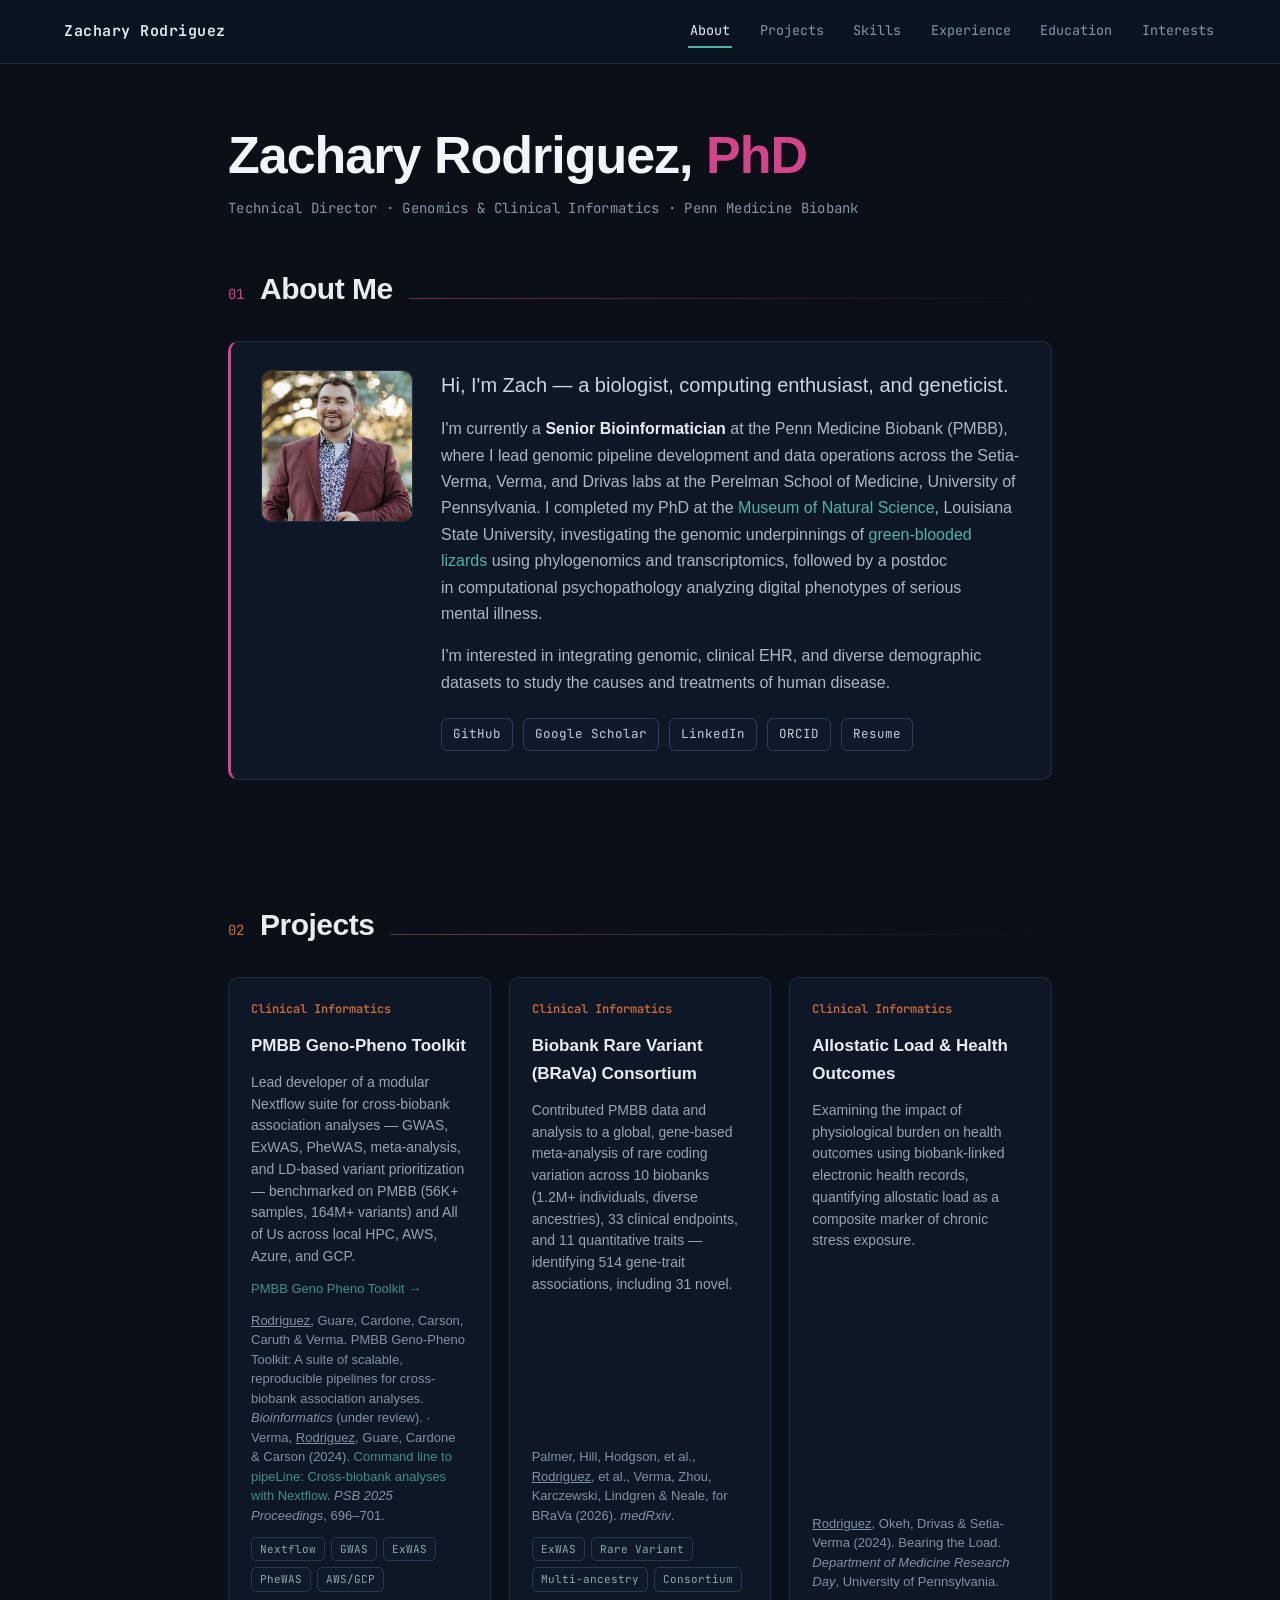
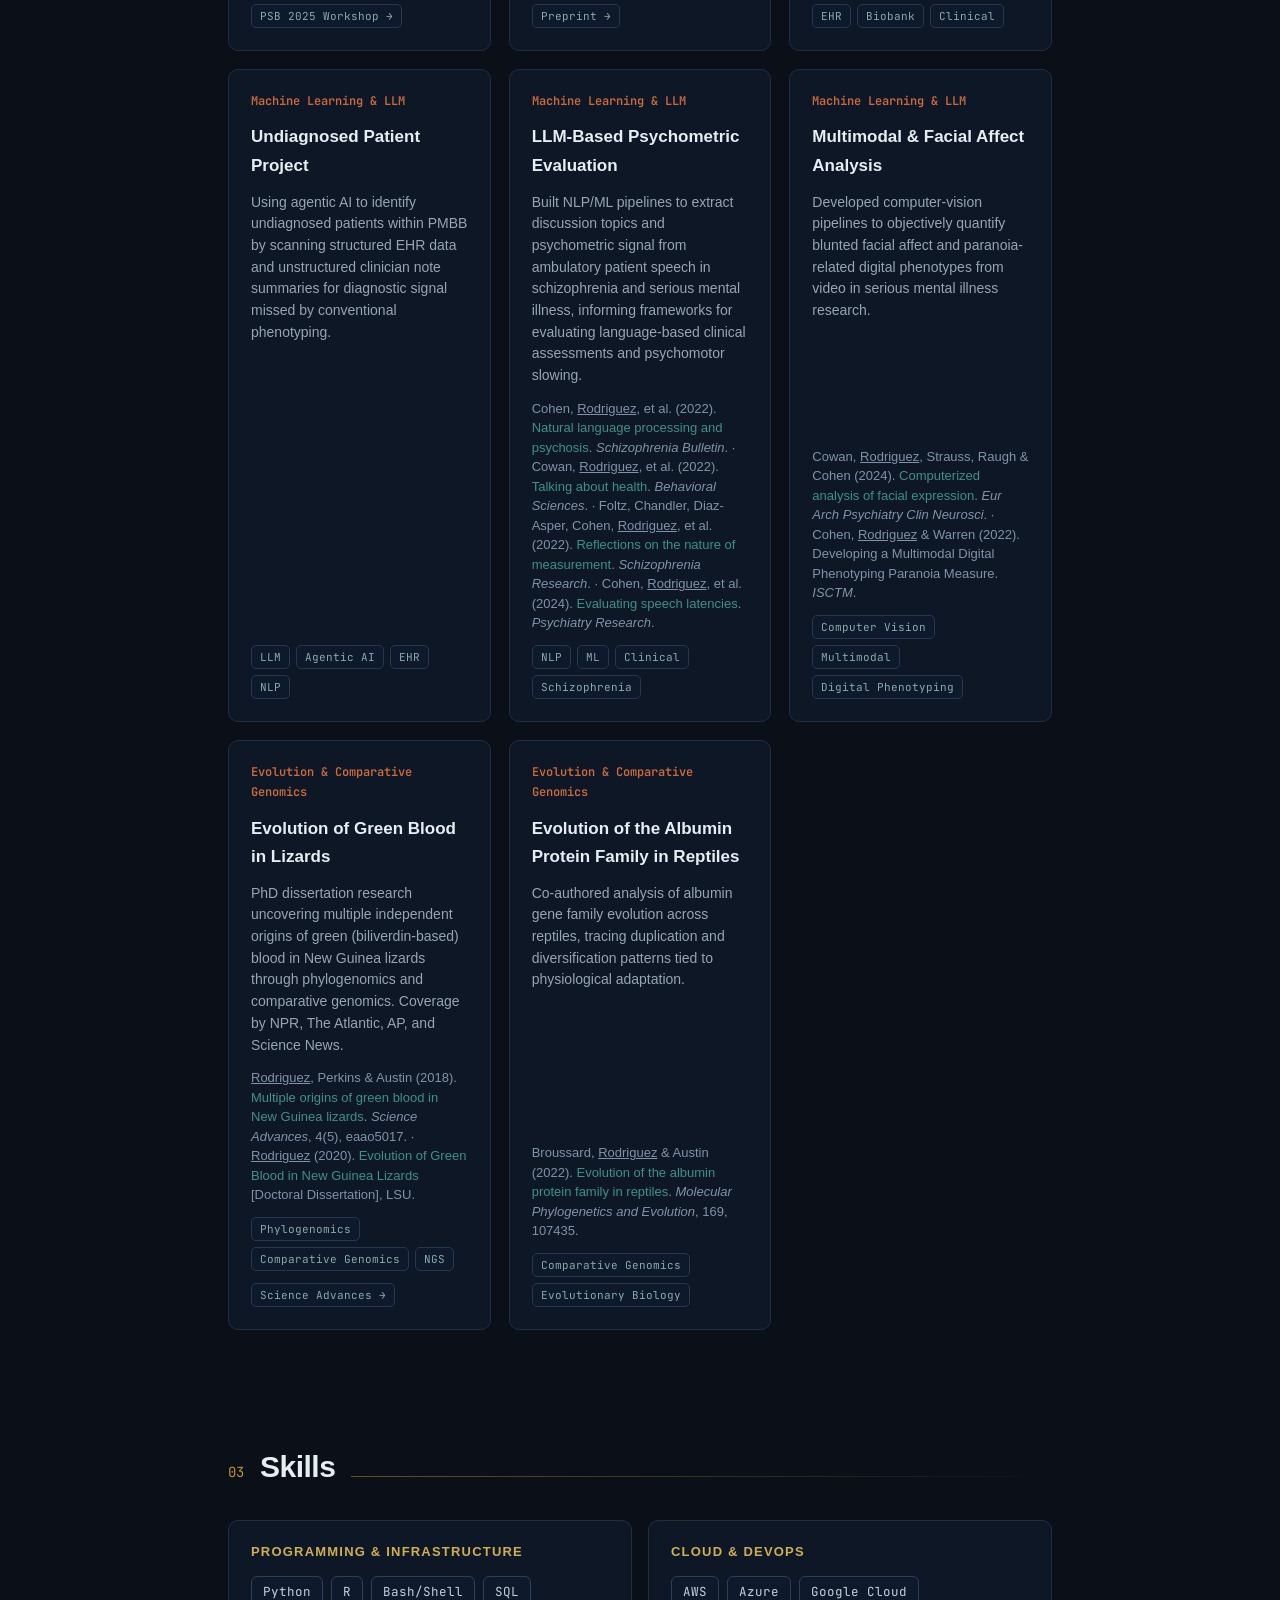
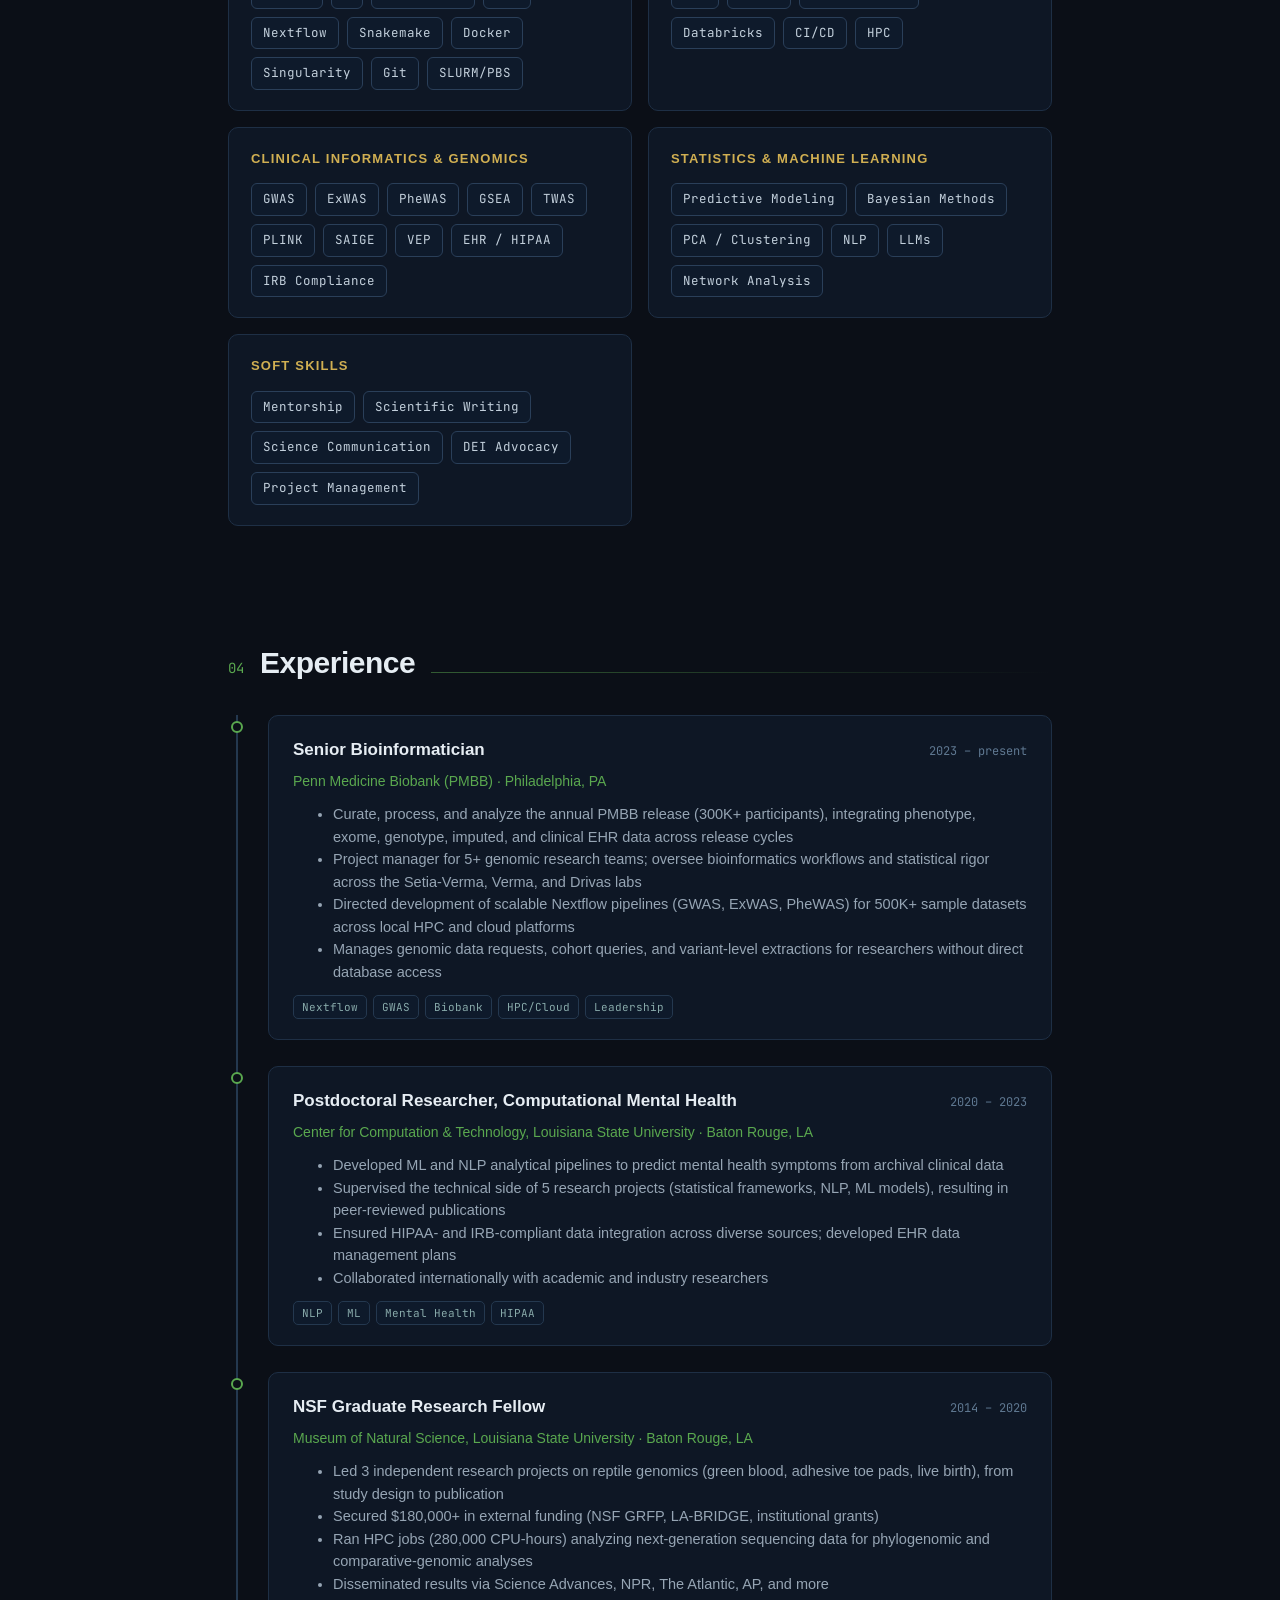
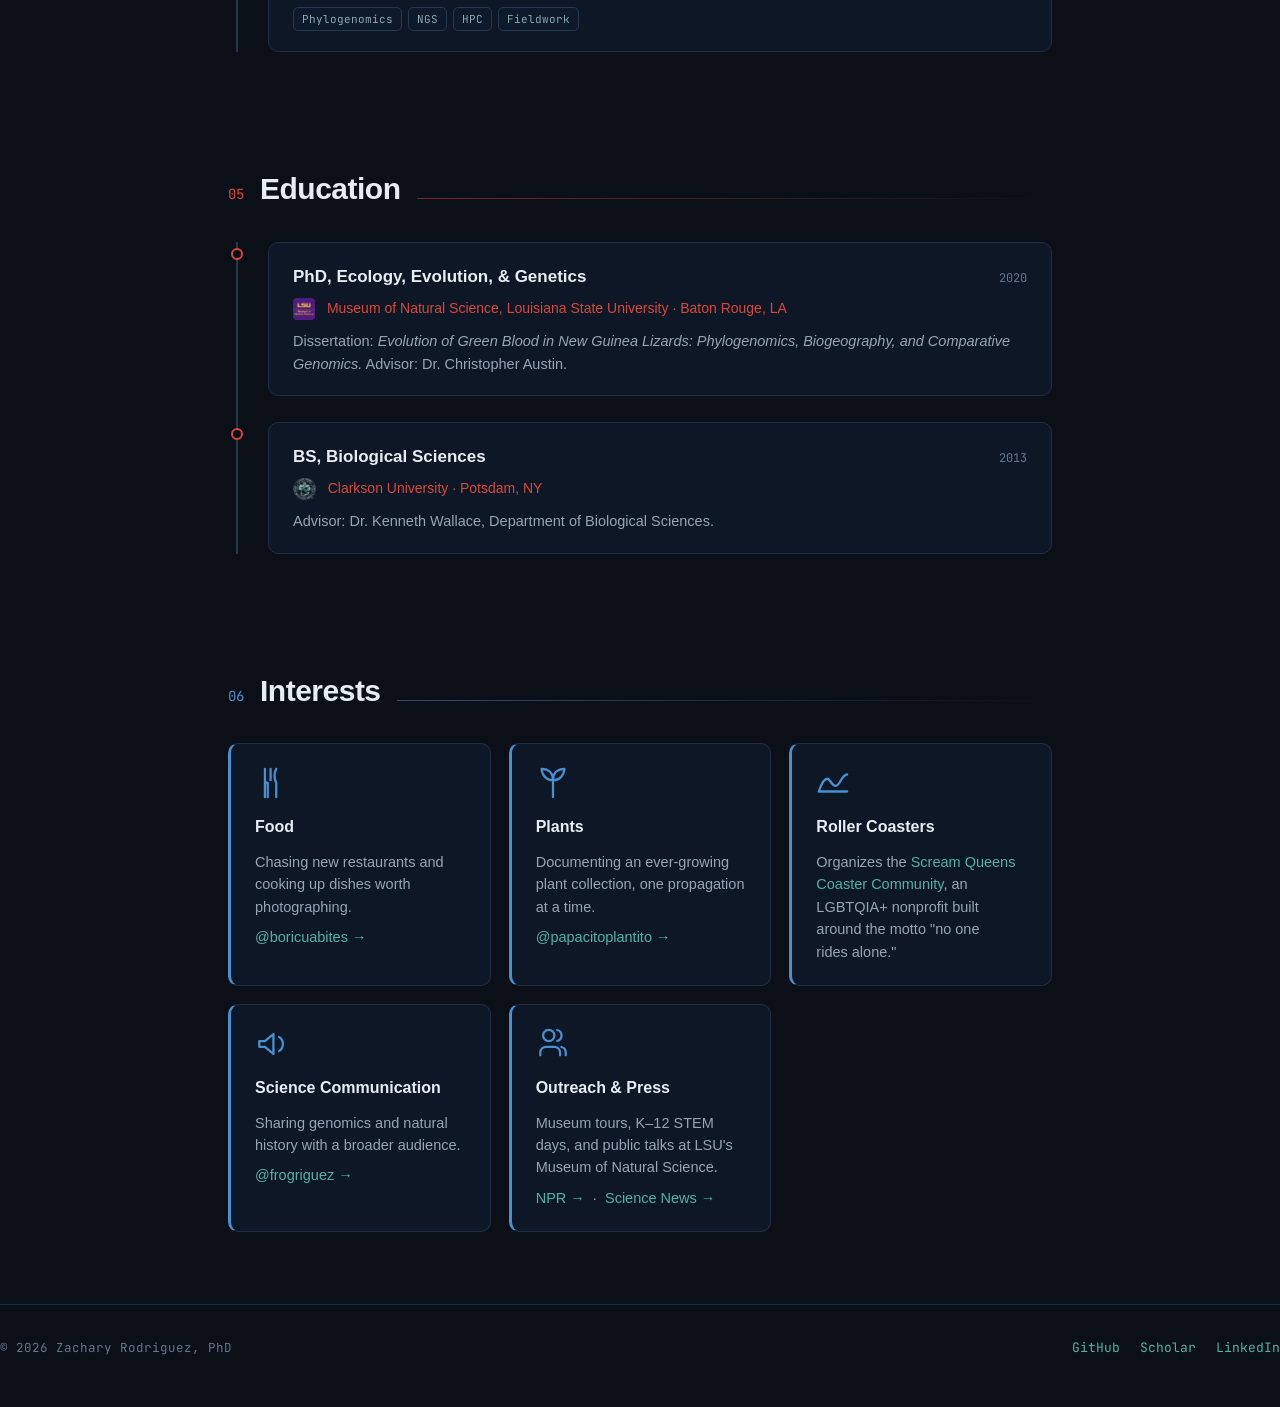
==== index.html @ 294c823c "update website" ====
<!doctype html>
<html lang="en">
<head>
<meta charset="utf-8">
<meta name="viewport" content="width=device-width, initial-scale=1">
<title>Zachary Rodriguez, PhD — Genomics &amp; Clinical Informatics</title>
<meta name="description" content="Zachary Rodriguez, PhD — Technical Director, Penn Medicine Biobank. Genomics, clinical informatics, and machine learning.">
<link rel="stylesheet" href="assets/css/styles.css">
</head>
<body>

<nav class="nav">
  <div class="nav__brand">Zachary Rodriguez</div>
  <button class="nav__toggle" id="navToggle" type="button" aria-label="Toggle navigation" aria-expanded="false" aria-controls="navLinks">
    <span></span><span></span><span></span>
  </button>
  <div class="nav__links" id="navLinks">
    <a class="nav__link" href="#about">About</a>
    <a class="nav__link" href="#projects">Projects</a>
    <a class="nav__link" href="#skills">Skills</a>
    <a class="nav__link" href="#experience">Experience</a>
    <a class="nav__link" href="#education">Education</a>
    <a class="nav__link" href="#interests">Interests</a>
  </div>
</nav>

<main class="main">

  <div class="header">
    <h1>Zachary Rodriguez, <span class="credential">PhD</span></h1>
    <p class="header__sub">Technical Director · Genomics &amp; Clinical Informatics · Penn Medicine Biobank</p>
  </div>

  <!-- ================= ABOUT ================= -->
  <section class="section section--first about" id="about" data-accent="about">
    <div class="section__head">
      <span class="section__num">01</span>
      <h2 class="section__title">About Me</h2>
      <span class="section__rule"></span>
    </div>

    <div class="box box--intro box--accent">
      <div class="about__grid">
        <img class="about__photo" src="assets/img/zbr-headshot2.jpg" alt="Portrait of Zachary Rodriguez">
        <div class="about__body">
          <p class="about__lead">Hi, I'm Zach — a biologist, computing enthusiast, and geneticist.</p>
          <p>
            I'm currently a <strong>Senior Bioinformatician</strong> at the Penn Medicine Biobank (PMBB), where I lead
            genomic pipeline development and data operations across the Setia-Verma, Verma, and Drivas labs at the
            Perelman School of Medicine, University of Pennsylvania. I completed my PhD at the
            <a href="https://www.lsu.edu/mns/index.php" target="_blank" rel="noopener">Museum of Natural Science</a>,
            Louisiana State University, investigating the genomic underpinnings of
            <a href="https://www.science.org/doi/10.1126/sciadv.aao5017" target="_blank" rel="noopener">green-blooded lizards</a>
            using phylogenomics and transcriptomics, followed by a postdoc in computational psychopathology analyzing
            digital phenotypes of serious mental illness.
          </p>
          <p>
            I'm interested in integrating genomic, clinical EHR, and diverse demographic datasets to study the causes
            and treatments of human disease.
          </p>

          <div class="about__links">
            <a class="chip" href="https://github.com/frogriguez" target="_blank" rel="noopener">GitHub</a>
            <a class="chip" href="https://scholar.google.com/citations?user=R0HlvQIAAAAJ" target="_blank" rel="noopener">Google Scholar</a>
            <a class="chip" href="https://linkedin.com/in/zbrodriguez/" target="_blank" rel="noopener">LinkedIn</a>
            <a class="chip" href="https://orcid.org/0000-0002-4591-803X" target="_blank" rel="noopener">ORCID</a>
            <a class="chip" href="assets/resume/resume.pdf" target="_blank" rel="noopener">Resume</a>
          </div>
        </div>
      </div>
    </div>
  </section>

  <!-- ================= PROJECTS ================= -->
  <section class="section projects" id="projects" data-accent="projects">
    <div class="section__head">
      <span class="section__num">02</span>
      <h2 class="section__title">Projects</h2>
      <span class="section__rule"></span>
    </div>

    <div class="grid-projects">

      <article class="card">
        <span class="card__tag">Clinical Informatics</span>
        <h3 class="card__title">PMBB Geno-Pheno Toolkit</h3>
        <p class="card__blurb">
          Lead developer of a modular Nextflow suite for cross-biobank association analyses — GWAS, ExWAS, PheWAS,
          meta-analysis, and LD-based variant prioritization — benchmarked on PMBB (56K+ samples, 164M+ variants)
          and All of Us across local HPC, AWS, Azure, and GCP.
        </p>
        <p class="card__cite">
          <a href="https://github.com/PMBB-Informatics-and-Genomics/pmbb-geno-pheno-toolkit" target="_blank" rel="noopener">PMBB Geno Pheno Toolkit →</a>
        </p>
        <p class="card__cite">
          <u>Rodriguez</u>, Guare, Cardone, Carson, Caruth &amp; Verma. PMBB Geno-Pheno Toolkit: A suite of scalable,
          reproducible pipelines for cross-biobank association analyses. <em>Bioinformatics</em> (under review).
          &middot; Verma, <u>Rodriguez</u>, Guare, Cardone &amp; Carson (2024).
          <a href="http://psb.stanford.edu/psb-online/proceedings/psb25/wkshop_commandline.pdf" target="_blank" rel="noopener">Command line to pipeLine: Cross-biobank analyses with Nextflow</a>.
          <em>PSB 2025 Proceedings</em>, 696–701.
        </p>
        <div class="card__stack">
          <span class="chip chip--sm">Nextflow</span>
          <span class="chip chip--sm">GWAS</span>
          <span class="chip chip--sm">ExWAS</span>
          <span class="chip chip--sm">PheWAS</span>
          <span class="chip chip--sm">AWS/GCP</span>
        </div>
        <div class="card__stack">
          <a class="chip chip--sm" href="https://github.com/PMBB-Informatics-and-Genomics/psb2025-workshop" target="_blank" rel="noopener">PSB 2025 Workshop →</a>
        </div>
      </article>

      <article class="card">
        <span class="card__tag">Clinical Informatics</span>
        <h3 class="card__title">Biobank Rare Variant (BRaVa) Consortium</h3>
        <p class="card__blurb">
          Contributed PMBB data and analysis to a global, gene-based meta-analysis of rare coding variation across
          10 biobanks (1.2M+ individuals, diverse ancestries), 33 clinical endpoints, and 11 quantitative traits —
          identifying 514 gene-trait associations, including 31 novel.
        </p>
        <p class="card__cite">
          Palmer, Hill, Hodgson, et al., <u>Rodriguez</u>, et al., Verma, Zhou, Karczewski, Lindgren &amp; Neale, for
          BRaVa (2026). <em>medRxiv</em>.
        </p>
        <div class="card__stack">
          <span class="chip chip--sm">ExWAS</span>
          <span class="chip chip--sm">Rare Variant</span>
          <span class="chip chip--sm">Multi-ancestry</span>
          <span class="chip chip--sm">Consortium</span>
        </div>
        <div class="card__stack">
          <a class="chip chip--sm" href="https://www.medrxiv.org/content/10.64898/2026.05.21.26353759v1" target="_blank" rel="noopener">Preprint →</a>
        </div>
      </article>

      <article class="card">
        <span class="card__tag">Clinical Informatics</span>
        <h3 class="card__title">Allostatic Load &amp; Health Outcomes</h3>
        <p class="card__blurb">
          Examining the impact of physiological burden on health outcomes using biobank-linked electronic health
          records, quantifying allostatic load as a composite marker of chronic stress exposure.
        </p>
        <p class="card__cite">
          <u>Rodriguez</u>, Okeh, Drivas &amp; Setia-Verma (2024). Bearing the Load. <em>Department of Medicine
          Research Day</em>, University of Pennsylvania.
        </p>
        <div class="card__stack">
          <span class="chip chip--sm">EHR</span>
          <span class="chip chip--sm">Biobank</span>
          <span class="chip chip--sm">Clinical</span>
        </div>
      </article>

      <article class="card">
        <span class="card__tag">Machine Learning &amp; LLM</span>
        <h3 class="card__title">Undiagnosed Patient Project</h3>
        <p class="card__blurb">
          Using agentic AI to identify undiagnosed patients within PMBB by scanning structured EHR data and
          unstructured clinician note summaries for diagnostic signal missed by conventional phenotyping.
        </p>
        <div class="card__stack">
          <span class="chip chip--sm">LLM</span>
          <span class="chip chip--sm">Agentic AI</span>
          <span class="chip chip--sm">EHR</span>
          <span class="chip chip--sm">NLP</span>
        </div>
      </article>

      <article class="card">
        <span class="card__tag">Machine Learning &amp; LLM</span>
        <h3 class="card__title">LLM-Based Psychometric Evaluation</h3>
        <p class="card__blurb">
          Built NLP/ML pipelines to extract discussion topics and psychometric signal from ambulatory patient speech
          in schizophrenia and serious mental illness, informing frameworks for evaluating language-based clinical
          assessments and psychomotor slowing.
        </p>
        <p class="card__cite">
          Cohen, <u>Rodriguez</u>, et al. (2022).
          <a href="https://doi.org/10.1093/schbul/sbac051" target="_blank" rel="noopener">Natural language processing and psychosis</a>.
          <em>Schizophrenia Bulletin</em>. &middot; Cowan, <u>Rodriguez</u>, et al. (2022).
          <a href="https://doi.org/10.3390/bs12080286" target="_blank" rel="noopener">Talking about health</a>.
          <em>Behavioral Sciences</em>. &middot; Foltz, Chandler, Diaz-Asper, Cohen, <u>Rodriguez</u>, et al. (2022).
          <a href="https://doi.org/10.1016/j.schres.2022.07.011" target="_blank" rel="noopener">Reflections on the nature of measurement</a>.
          <em>Schizophrenia Research</em>. &middot; Cohen, <u>Rodriguez</u>, et al. (2024).
          <a href="https://doi.org/10.1016/j.psychres.2024.116104" target="_blank" rel="noopener">Evaluating speech latencies</a>.
          <em>Psychiatry Research</em>.
        </p>
        <div class="card__stack">
          <span class="chip chip--sm">NLP</span>
          <span class="chip chip--sm">ML</span>
          <span class="chip chip--sm">Clinical</span>
          <span class="chip chip--sm">Schizophrenia</span>
        </div>
      </article>

      <article class="card">
        <span class="card__tag">Machine Learning &amp; LLM</span>
        <h3 class="card__title">Multimodal &amp; Facial Affect Analysis</h3>
        <p class="card__blurb">
          Developed computer-vision pipelines to objectively quantify blunted facial affect and paranoia-related
          digital phenotypes from video in serious mental illness research.
        </p>
        <p class="card__cite">
          Cowan, <u>Rodriguez</u>, Strauss, Raugh &amp; Cohen (2024).
          <a href="https://doi.org/10.1007/s00406-023-01696-6" target="_blank" rel="noopener">Computerized analysis of facial expression</a>.
          <em>Eur Arch Psychiatry Clin Neurosci</em>. &middot; Cohen, <u>Rodriguez</u> &amp; Warren (2022). Developing
          a Multimodal Digital Phenotyping Paranoia Measure. <em>ISCTM</em>.
        </p>
        <div class="card__stack">
          <span class="chip chip--sm">Computer Vision</span>
          <span class="chip chip--sm">Multimodal</span>
          <span class="chip chip--sm">Digital Phenotyping</span>
        </div>
      </article>

      <article class="card">
        <span class="card__tag">Evolution &amp; Comparative Genomics</span>
        <h3 class="card__title">Evolution of Green Blood in Lizards</h3>
        <p class="card__blurb">
          PhD dissertation research uncovering multiple independent origins of green (biliverdin-based) blood in
          New Guinea lizards through phylogenomics and comparative genomics. Coverage by NPR, The Atlantic, AP, and
          Science News.
        </p>
        <p class="card__cite">
          <u>Rodriguez</u>, Perkins &amp; Austin (2018).
          <a href="https://www.science.org/doi/10.1126/sciadv.aao5017" target="_blank" rel="noopener">Multiple origins of green blood in New Guinea lizards</a>.
          <em>Science Advances</em>, 4(5), eaao5017. &middot; <u>Rodriguez</u> (2020).
          <a href="https://repository.lsu.edu/gradschool_dissertations/5420/" target="_blank" rel="noopener">Evolution of Green Blood in New Guinea Lizards</a>
          [Doctoral Dissertation], LSU.
        </p>
        <div class="card__stack">
          <span class="chip chip--sm">Phylogenomics</span>
          <span class="chip chip--sm">Comparative Genomics</span>
          <span class="chip chip--sm">NGS</span>
        </div>
        <div class="card__stack">
          <a class="chip chip--sm" href="https://www.science.org/doi/10.1126/sciadv.aao5017" target="_blank" rel="noopener">Science Advances →</a>
        </div>
      </article>

      <article class="card">
        <span class="card__tag">Evolution &amp; Comparative Genomics</span>
        <h3 class="card__title">Evolution of the Albumin Protein Family in Reptiles</h3>
        <p class="card__blurb">
          Co-authored analysis of albumin gene family evolution across reptiles, tracing duplication and
          diversification patterns tied to physiological adaptation.
        </p>
        <p class="card__cite">
          Broussard, <u>Rodriguez</u> &amp; Austin (2022).
          <a href="https://doi.org/10.1016/j.ympev.2022.107435" target="_blank" rel="noopener">Evolution of the albumin protein family in reptiles</a>.
          <em>Molecular Phylogenetics and Evolution</em>, 169, 107435.
        </p>
        <div class="card__stack">
          <span class="chip chip--sm">Comparative Genomics</span>
          <span class="chip chip--sm">Evolutionary Biology</span>
        </div>
      </article>

    </div>
  </section>

  <!-- ================= SKILLS ================= -->
  <section class="section skills" id="skills" data-accent="skills">
    <div class="section__head">
      <span class="section__num">03</span>
      <h2 class="section__title">Skills</h2>
      <span class="section__rule"></span>
    </div>

    <div class="grid-skills">
      <div class="box skill-group">
        <h3 class="skill-group__name">Programming &amp; Infrastructure</h3>
        <div class="skill-group__tags">
          <span class="chip">Python</span>
          <span class="chip">R</span>
          <span class="chip">Bash/Shell</span>
          <span class="chip">SQL</span>
          <span class="chip">Nextflow</span>
          <span class="chip">Snakemake</span>
          <span class="chip">Docker</span>
          <span class="chip">Singularity</span>
          <span class="chip">Git</span>
          <span class="chip">SLURM/PBS</span>
        </div>
      </div>

      <div class="box skill-group">
        <h3 class="skill-group__name">Cloud &amp; DevOps</h3>
        <div class="skill-group__tags">
          <span class="chip">AWS</span>
          <span class="chip">Azure</span>
          <span class="chip">Google Cloud</span>
          <span class="chip">Databricks</span>
          <span class="chip">CI/CD</span>
          <span class="chip">HPC</span>
        </div>
      </div>

      <div class="box skill-group">
        <h3 class="skill-group__name">Clinical Informatics &amp; Genomics</h3>
        <div class="skill-group__tags">
          <span class="chip">GWAS</span>
          <span class="chip">ExWAS</span>
          <span class="chip">PheWAS</span>
          <span class="chip">GSEA</span>
          <span class="chip">TWAS</span>
          <span class="chip">PLINK</span>
          <span class="chip">SAIGE</span>
          <span class="chip">VEP</span>
          <span class="chip">EHR / HIPAA</span>
          <span class="chip">IRB Compliance</span>
        </div>
      </div>

      <div class="box skill-group">
        <h3 class="skill-group__name">Statistics &amp; Machine Learning</h3>
        <div class="skill-group__tags">
          <span class="chip">Predictive Modeling</span>
          <span class="chip">Bayesian Methods</span>
          <span class="chip">PCA / Clustering</span>
          <span class="chip">NLP</span>
          <span class="chip">LLMs</span>
          <span class="chip">Network Analysis</span>
        </div>
      </div>

      <div class="box skill-group">
        <h3 class="skill-group__name">Soft Skills</h3>
        <div class="skill-group__tags">
          <span class="chip">Mentorship</span>
          <span class="chip">Scientific Writing</span>
          <span class="chip">Science Communication</span>
          <span class="chip">DEI Advocacy</span>
          <span class="chip">Project Management</span>
        </div>
      </div>
    </div>
  </section>

  <!-- ================= EXPERIENCE ================= -->
  <section class="section experience" id="experience" data-accent="experience">
    <div class="section__head">
      <span class="section__num">04</span>
      <h2 class="section__title">Experience</h2>
      <span class="section__rule"></span>
    </div>

    <div class="timeline">
      <div class="timeline__item">
        <span class="timeline__dot"></span>
        <div class="box entry">
          <div class="entry__head">
            <h3 class="entry__title">Senior Bioinformatician</h3>
            <span class="entry__dates">2023 – present</span>
          </div>
          <div class="entry__org">Penn Medicine Biobank (PMBB) · Philadelphia, PA</div>
          <ul class="entry__blurb">
            <li>Curate, process, and analyze the annual PMBB release (300K+ participants), integrating phenotype,
              exome, genotype, imputed, and clinical EHR data across release cycles</li>
            <li>Project manager for 5+ genomic research teams; oversee bioinformatics workflows and statistical
              rigor across the Setia-Verma, Verma, and Drivas labs</li>
            <li>Directed development of scalable Nextflow pipelines (GWAS, ExWAS, PheWAS) for 500K+ sample datasets
              across local HPC and cloud platforms</li>
            <li>Manages genomic data requests, cohort queries, and variant-level extractions for researchers without
              direct database access</li>
          </ul>
          <div class="card__stack" style="margin-top:12px">
            <span class="chip chip--sm">Nextflow</span>
            <span class="chip chip--sm">GWAS</span>
            <span class="chip chip--sm">Biobank</span>
            <span class="chip chip--sm">HPC/Cloud</span>
            <span class="chip chip--sm">Leadership</span>
          </div>
        </div>
      </div>

      <div class="timeline__item">
        <span class="timeline__dot"></span>
        <div class="box entry">
          <div class="entry__head">
            <h3 class="entry__title">Postdoctoral Researcher, Computational Mental Health</h3>
            <span class="entry__dates">2020 – 2023</span>
          </div>
          <div class="entry__org">Center for Computation &amp; Technology, Louisiana State University · Baton Rouge, LA</div>
          <ul class="entry__blurb">
            <li>Developed ML and NLP analytical pipelines to predict mental health symptoms from archival clinical
              data</li>
            <li>Supervised the technical side of 5 research projects (statistical frameworks, NLP, ML models),
              resulting in peer-reviewed publications</li>
            <li>Ensured HIPAA- and IRB-compliant data integration across diverse sources; developed EHR data
              management plans</li>
            <li>Collaborated internationally with academic and industry researchers</li>
          </ul>
          <div class="card__stack" style="margin-top:12px">
            <span class="chip chip--sm">NLP</span>
            <span class="chip chip--sm">ML</span>
            <span class="chip chip--sm">Mental Health</span>
            <span class="chip chip--sm">HIPAA</span>
          </div>
        </div>
      </div>

      <div class="timeline__item">
        <span class="timeline__dot"></span>
        <div class="box entry">
          <div class="entry__head">
            <h3 class="entry__title">NSF Graduate Research Fellow</h3>
            <span class="entry__dates">2014 – 2020</span>
          </div>
          <div class="entry__org">Museum of Natural Science, Louisiana State University · Baton Rouge, LA</div>
          <ul class="entry__blurb">
            <li>Led 3 independent research projects on reptile genomics (green blood, adhesive toe pads, live
              birth), from study design to publication</li>
            <li>Secured $180,000+ in external funding (NSF GRFP, LA-BRIDGE, institutional grants)</li>
            <li>Ran HPC jobs (280,000 CPU-hours) analyzing next-generation sequencing data for phylogenomic and
              comparative-genomic analyses</li>
            <li>Disseminated results via Science Advances, NPR, The Atlantic, AP, and more</li>
          </ul>
          <div class="card__stack" style="margin-top:12px">
            <span class="chip chip--sm">Phylogenomics</span>
            <span class="chip chip--sm">NGS</span>
            <span class="chip chip--sm">HPC</span>
            <span class="chip chip--sm">Fieldwork</span>
          </div>
        </div>
      </div>
    </div>
  </section>

  <!-- ================= EDUCATION ================= -->
  <section class="section education" id="education" data-accent="education">
    <div class="section__head">
      <span class="section__num">05</span>
      <h2 class="section__title">Education</h2>
      <span class="section__rule"></span>
    </div>

    <div class="timeline">
      <div class="timeline__item">
        <span class="timeline__dot"></span>
        <div class="box entry">
          <div class="entry__head">
            <h3 class="entry__title">PhD, Ecology, Evolution, &amp; Genetics</h3>
            <span class="entry__dates">2020</span>
          </div>
          <div class="entry__org">
            <img src="assets/img/lsu-mns.png" alt="LSU Museum of Natural Science logo" style="height:22px;vertical-align:middle;margin-right:8px;border-radius:4px;">
            Museum of Natural Science, Louisiana State University · Baton Rouge, LA
          </div>
          <p class="entry__blurb">
            Dissertation: <em>Evolution of Green Blood in New Guinea Lizards: Phylogenomics, Biogeography, and
            Comparative Genomics.</em> Advisor: Dr. Christopher Austin.
          </p>
        </div>
      </div>

      <div class="timeline__item">
        <span class="timeline__dot"></span>
        <div class="box entry">
          <div class="entry__head">
            <h3 class="entry__title">BS, Biological Sciences</h3>
            <span class="entry__dates">2013</span>
          </div>
          <div class="entry__org">
            <img src="assets/img/clarkson-logo.png" alt="Clarkson University logo" style="height:22px;vertical-align:middle;margin-right:8px;border-radius:4px;">
            Clarkson University · Potsdam, NY
          </div>
          <p class="entry__blurb">Advisor: Dr. Kenneth Wallace, Department of Biological Sciences.</p>
        </div>
      </div>
    </div>
  </section>

  <!-- ================= INTERESTS ================= -->
  <section class="section section--last interests" id="interests" data-accent="interests">
    <div class="section__head">
      <span class="section__num">06</span>
      <h2 class="section__title">Interests</h2>
      <span class="section__rule"></span>
    </div>

    <div class="grid-interests">

      <div class="box box--accent interest">
        <div class="interest__icon" aria-hidden="true">
          <svg viewBox="0 0 24 24"><path stroke-width="1.6" stroke-linecap="round" stroke-linejoin="round" d="M7 2v8a2 2 0 0 0 2 2v10M7 2v20M11 2v8M15 2c-1.5 3-1.5 7 0 10v10"/></svg>
        </div>
        <h3>Food</h3>
        <p>Chasing new restaurants and cooking up dishes worth photographing.</p>
        <p><a href="https://www.instagram.com/boricuabites/" target="_blank" rel="noopener">@boricuabites →</a></p>
      </div>

      <div class="box box--accent interest">
        <div class="interest__icon" aria-hidden="true">
          <svg viewBox="0 0 24 24"><path stroke-width="1.6" stroke-linecap="round" stroke-linejoin="round" d="M12 22V10M12 10C7 10 4 6 4 2c5 0 8 3 8 8Zm0 0c0-5 3-8 8-8 0 4-3 8-8 8Z"/></svg>
        </div>
        <h3>Plants</h3>
        <p>Documenting an ever-growing plant collection, one propagation at a time.</p>
        <p><a href="https://www.instagram.com/papacitoplantito/" target="_blank" rel="noopener">@papacitoplantito →</a></p>
      </div>

      <div class="box box--accent interest">
        <div class="interest__icon" aria-hidden="true">
          <svg viewBox="0 0 24 24"><path stroke-width="1.6" stroke-linecap="round" stroke-linejoin="round" d="M2 18c2-6 4-9 6-9s3 5 6 5 4-8 8-8M2 18h20"/></svg>
        </div>
        <h3>Roller Coasters</h3>
        <p>
          Organizes the <a href="https://screamqueens.org/" target="_blank" rel="noopener">Scream Queens Coaster
          Community</a>, an LGBTQIA+ nonprofit built around the motto "no one rides alone."
        </p>
      </div>

      <div class="box box--accent interest">
        <div class="interest__icon" aria-hidden="true">
          <svg viewBox="0 0 24 24"><path stroke-width="1.6" stroke-linecap="round" stroke-linejoin="round" d="M3 10v4h4l6 5V5L7 10Zm14-3a6 6 0 0 1 0 10"/></svg>
        </div>
        <h3>Science Communication</h3>
        <p>Sharing genomics and natural history with a broader audience.</p>
        <p><a href="https://www.instagram.com/frogriguez/" target="_blank" rel="noopener">@frogriguez →</a></p>
      </div>

      <div class="box box--accent interest">
        <div class="interest__icon" aria-hidden="true">
          <svg viewBox="0 0 24 24"><path stroke-width="1.6" stroke-linecap="round" stroke-linejoin="round" d="M17 20v-2a4 4 0 0 0-4-4H7a4 4 0 0 0-4 4v2M9 10a4 4 0 1 0 0-8 4 4 0 0 0 0 8Zm12 10v-2a4 4 0 0 0-3-3.87M15 2.13a4 4 0 0 1 0 7.75"/></svg>
        </div>
        <h3>Outreach &amp; Press</h3>
        <p>Museum tours, K–12 STEM days, and public talks at LSU's Museum of Natural Science.</p>
        <p>
          <a href="https://www.npr.org/sections/health-shots/2018/05/16/611115055/why-do-some-lizards-have-green-blood" target="_blank" rel="noopener">NPR →</a>
          &nbsp;·&nbsp;
          <a href="https://www.sciencenews.org/article/green-blood-lizards-probably-evolved-four-times" target="_blank" rel="noopener">Science News →</a>
        </p>
      </div>

    </div>
  </section>

</main>

<footer class="footer">
  <span class="footer__copy">&copy; 2026 Zachary Rodriguez, PhD</span>
  <div class="footer__links">
    <a href="https://github.com/frogriguez" target="_blank" rel="noopener">GitHub</a>
    <a href="https://scholar.google.com/citations?user=R0HlvQIAAAAJ" target="_blank" rel="noopener">Scholar</a>
    <a href="https://linkedin.com/in/zbrodriguez/" target="_blank" rel="noopener">LinkedIn</a>
  </div>
</footer>

<script src="assets/js/main.js" defer></script>
</body>
</html>
---- assets/css/styles.css ----
/* ==========================================================================
   Portfolio — Zachary Rodriguez, PhD
   Dark near-black gray-blue theme, mono accents, one bold color per section.
   Companion to design.md. Link this, use the class names below, and set a
   `data-accent` on each <section> (about|projects|skills|experience|
   education|interests) to pick up its accent color automatically.
   ========================================================================== */

@import url('https://fonts.googleapis.com/css2?family=JetBrains+Mono:wght@400;500;600&display=swap');

:root {
  /* Background (default deep slate). Swap --bg to any option to retheme. */
  --bg:            #0b0f17;
  --bg-black:      #0a0d12;   /* darkest option */
  --bg-github:     #0d1117;
  --bg-gunmetal:   #10141b;
  --bg-navy:       #0e1a2b;   /* original blue */

  /* Surfaces */
  --panel:         rgba(18, 33, 52, 0.50);
  --chip-bg:       #0e1a2b;
  --border:        #1e2f45;
  --border-chip:   #2a3f59;
  --rule:          #24384f;
  --nav-bg:        rgba(11, 22, 36, 0.88);
  --nav-border:    #1c2c42;

  /* Text */
  --text:          #aab8c5;
  --text-strong:   #e6edf3;
  --text-bright:   #f2f6fa;
  --text-muted:    #96a5b4;
  --text-dim:      #8296a9;
  --text-faint:    #5f7891;

  /* Links */
  --link:          #4fb3a6;
  --link-hover:    #7fd0c6;

  /* Section accents */
  --accent-about:      #d3448a;
  --accent-projects:   #cb6a3c;
  --accent-skills:     #b9962f;
  --accent-skills-lt:  #d0af52;
  --accent-experience: #5aa84f;
  --accent-education:  #d8483d;
  --accent-interests:  #4a8fd0;

  /* Fonts */
  --sans: "Helvetica Neue", Arial, system-ui, sans-serif;
  --mono: "JetBrains Mono", monospace;

  /* Geometry */
  --radius:      10px;
  --radius-chip: 6px;
  --maxw:        920px;
  --nav-h:       64px;
}

* { box-sizing: border-box; }

html { scroll-behavior: smooth; }

body {
  margin: 0;
  background: var(--bg);
  color: var(--text);
  font-family: var(--sans);
  font-size: 16px;
  line-height: 1.65;
  -webkit-font-smoothing: antialiased;
}

::selection { background: rgba(42, 161, 152, 0.35); }

a { color: var(--link); text-decoration: none; transition: color .15s ease; }
a:hover { color: var(--link-hover); }

/* Per-section accent: set data-accent on each <section> --------------------- */
[data-accent="about"]      { --accent: var(--accent-about); }
[data-accent="projects"]   { --accent: var(--accent-projects); }
[data-accent="skills"]     { --accent: var(--accent-skills); }
[data-accent="experience"] { --accent: var(--accent-experience); }
[data-accent="education"]  { --accent: var(--accent-education); }
[data-accent="interests"]  { --accent: var(--accent-interests); }

/* Navbar -------------------------------------------------------------------- */
.nav {
  position: sticky; top: 0; z-index: 50;
  display: flex; align-items: center; justify-content: space-between;
  gap: 24px;
  height: var(--nav-h);
  padding: 0 clamp(24px, 5vw, 72px);
  background: var(--nav-bg);
  backdrop-filter: blur(10px);
  border-bottom: 1px solid var(--nav-border);
}
.nav__brand {
  font-family: var(--mono); font-size: 15px; font-weight: 600;
  color: var(--text-strong); letter-spacing: .5px;
}
.nav__brand .tilde { color: var(--accent-projects); }
.nav__brand .dim   { color: #7a94ab; }
.nav__links { display: flex; gap: clamp(10px, 2vw, 30px); align-items: center; }
.nav__link {
  font-family: var(--mono); font-size: 13.5px;
  padding: 4px 2px;
  color: var(--text-dim);
  border-bottom: 2px solid transparent;
  transition: color .15s ease, border-color .15s ease;
}
.nav__link:hover { color: var(--text-strong); }
.nav__link.is-active { color: var(--text-strong); border-bottom-color: var(--accent, var(--link)); }

/* Mobile nav toggle (hamburger) ---------------------------------------------- */
.nav__toggle {
  display: none;
  flex-direction: column; justify-content: center; align-items: center; gap: 5px;
  width: 32px; height: 32px;
  background: transparent; border: none; padding: 0; cursor: pointer;
  flex-shrink: 0;
}
.nav__toggle span {
  display: block; width: 100%; height: 2px; border-radius: 2px;
  background: var(--text-strong);
  transition: transform .2s ease, opacity .2s ease;
}
.nav__toggle.is-open span:nth-child(1) { transform: translateY(7px) rotate(45deg); }
.nav__toggle.is-open span:nth-child(2) { opacity: 0; }
.nav__toggle.is-open span:nth-child(3) { transform: translateY(-7px) rotate(-45deg); }

@media (max-width: 720px) {
  .nav__toggle { display: flex; }
  .nav__links {
    position: fixed; top: var(--nav-h); left: 0; right: 0;
    flex-direction: column; align-items: stretch; gap: 0;
    background: var(--nav-bg); backdrop-filter: blur(10px);
    border-bottom: 1px solid var(--nav-border);
    max-height: 0; overflow: hidden;
    transition: max-height .25s ease;
  }
  .nav__links.is-open { max-height: 70vh; overflow-y: auto; }
  .nav__link {
    padding: 16px clamp(24px, 5vw, 72px);
    border-bottom: 1px solid var(--nav-border);
    border-left: 3px solid transparent;
  }
  .nav__link.is-active { border-bottom-color: var(--nav-border); border-left-color: var(--accent, var(--link)); }
}

/* Layout -------------------------------------------------------------------- */
.main { max-width: var(--maxw); margin: 0 auto; padding: 0 clamp(24px, 5vw, 48px); }

/* Name header */
.header { padding: 64px 0 8px; }
.header h1 {
  margin: 0; font-size: clamp(34px, 6vw, 52px); font-weight: 700;
  color: var(--text-bright); letter-spacing: -1px; line-height: 1.05;
}
.header h1 .credential { color: var(--accent-about); }
.header__sub {
  margin: 14px 0 0; font-family: var(--mono); font-size: 14px;
  color: var(--text-dim); letter-spacing: .3px;
}

/* Section -------------------------------------------------------------------- */
.section { scroll-margin-top: 88px; padding: 56px 0; }
.section--first { padding: 36px 0 64px; }
.section--last  { padding: 56px 0 72px; }

.section__head { display: flex; align-items: baseline; gap: 16px; margin-bottom: 28px; }
.section__num  { font-family: var(--mono); font-size: 14px; color: var(--accent); }
.section__title { margin: 0; font-size: 30px; font-weight: 700; color: var(--text-strong); letter-spacing: -.5px; }
.section__rule { flex: 1; height: 1px; opacity: .5; background: linear-gradient(90deg, var(--accent), transparent); }

/* Box / panel ---------------------------------------------------------------- */
.box {
  border: 1px solid var(--border);
  border-radius: var(--radius);
  background: var(--panel);
  padding: 22px;
}
.box--accent { border-left: 3px solid var(--accent); }
.box--intro  { padding: 28px 30px; }

/* About */
.about__lead { margin: 0 0 16px; font-size: 20px; line-height: 1.5; color: #cdd7e0; }
.about p { text-wrap: pretty; }
.about p:last-child { margin-bottom: 0; }
strong { color: var(--text-strong); font-weight: 600; }

.about__grid { display: flex; gap: 28px; align-items: flex-start; flex-wrap: wrap; }
.about__photo {
  width: 152px; height: 152px; border-radius: var(--radius);
  object-fit: cover; object-position: 50% 20%;
  border: 1px solid var(--border); flex-shrink: 0;
}
.about__body { flex: 1; min-width: 240px; }
.about__links { display: flex; flex-wrap: wrap; gap: 10px; margin-top: 22px; }
.about__links .chip { display: inline-flex; align-items: center; }
.about__links a.chip:hover { border-color: var(--accent); color: var(--text-strong); }

@media (max-width: 520px) {
  .about__grid { flex-direction: column; align-items: center; text-align: center; }
}

/* Projects ------------------------------------------------------------------- */
.grid-projects { display: grid; grid-template-columns: repeat(auto-fill, minmax(240px, 1fr)); gap: 18px; }
.card {
  display: flex; flex-direction: column; gap: 12px;
  padding: 22px;
  border: 1px solid var(--border);
  border-radius: var(--radius);
  background: var(--panel);
  transition: border-color .15s ease, transform .15s ease;
}
.card:hover { border-color: var(--accent); transform: translateY(-2px); }
.card__tag { font-family: var(--mono); font-size: 12px; font-weight: 600; color: var(--accent); }
.card__title { margin: 0; font-size: 17px; font-weight: 600; color: var(--text-strong); }
.card__blurb { margin: 0; font-size: 14px; line-height: 1.55; color: var(--text-muted); flex: 1; }
.card__cite { margin: 0; font-size: 13px; line-height: 1.5; color: #7f93a8; }
.card__cite a { color: #3f9187; }
.card__cite a:hover { color: var(--link-hover); }
.card__stack { display: flex; flex-wrap: wrap; gap: 6px; }

/* Chips ---------------------------------------------------------------------- */
.chip {
  font-family: var(--mono); font-size: 12.5px;
  color: #c3d0dc;
  background: var(--chip-bg);
  border: 1px solid var(--border-chip);
  border-radius: var(--radius-chip);
  padding: 5px 11px;
}
.chip--sm { font-size: 11px; padding: 2px 8px; border-radius: 5px; color: #8aa; border-color: var(--rule); }

/* Skills --------------------------------------------------------------------- */
.grid-skills { display: grid; grid-template-columns: repeat(auto-fill, minmax(300px, 1fr)); gap: 16px; }
.skill-group { padding: 20px 22px; }
.skill-group__name {
  margin: 0 0 14px; font-size: 13px; font-weight: 600;
  text-transform: uppercase; letter-spacing: 1.2px; color: var(--accent-skills-lt);
}
.skill-group__tags { display: flex; flex-wrap: wrap; gap: 8px; }

/* Timeline (Experience / Education) ----------------------------------------- */
.timeline { border-left: 2px solid var(--rule); margin-left: 8px; display: flex; flex-direction: column; gap: 26px; }
.timeline__item { position: relative; padding-left: 30px; }
.timeline__dot {
  position: absolute; left: -7px; top: 6px;
  width: 12px; height: 12px; border-radius: 50%;
  background: var(--bg); border: 2px solid var(--accent);
}
.entry { padding: 20px 24px; }
.entry__head { display: flex; flex-wrap: wrap; justify-content: space-between; align-items: baseline; gap: 8px; margin-bottom: 6px; }
.entry__title { margin: 0; font-size: 17px; font-weight: 600; color: var(--text-strong); }
.entry__dates { font-family: var(--mono); font-size: 12px; color: var(--text-faint); }
.entry__org { font-size: 14px; color: var(--accent); margin-bottom: 10px; }
.entry__blurb { margin: 0; font-size: 14.5px; line-height: 1.55; color: var(--text-muted); text-wrap: pretty; }

/* Interests ------------------------------------------------------------------ */
.grid-interests { display: grid; grid-template-columns: repeat(auto-fit, minmax(240px, 1fr)); gap: 18px; }
.interest { padding: 22px 24px; }
.interest__icon { width: 34px; height: 34px; margin-bottom: 14px; color: var(--accent); }
.interest__icon svg { width: 100%; height: 100%; stroke: currentColor; fill: none; }
.interest h3 { margin: 0 0 10px; font-size: 16px; font-weight: 600; color: var(--text-strong); }
.interest p { margin: 0; font-size: 14.5px; line-height: 1.55; color: var(--text-muted); text-wrap: pretty; }
.interest p + p { margin-top: 8px; }

/* Footer --------------------------------------------------------------------- */
.footer {
  border-top: 1px solid var(--nav-border);
  padding: 32px 0 48px;
  display: flex; flex-wrap: wrap; align-items: center; justify-content: space-between; gap: 16px;
}
.footer__copy { font-family: var(--mono); font-size: 12.5px; color: var(--text-faint); }
.footer__links { display: flex; gap: 20px; }
.footer__links a { font-family: var(--mono); font-size: 13px; }

/* Scrollbar ------------------------------------------------------------------ */
::-webkit-scrollbar { width: 10px; }
::-webkit-scrollbar-track { background: #0c1826; }
::-webkit-scrollbar-thumb { background: var(--rule); border-radius: 6px; }
::-webkit-scrollbar-thumb:hover { background: #33506f; }
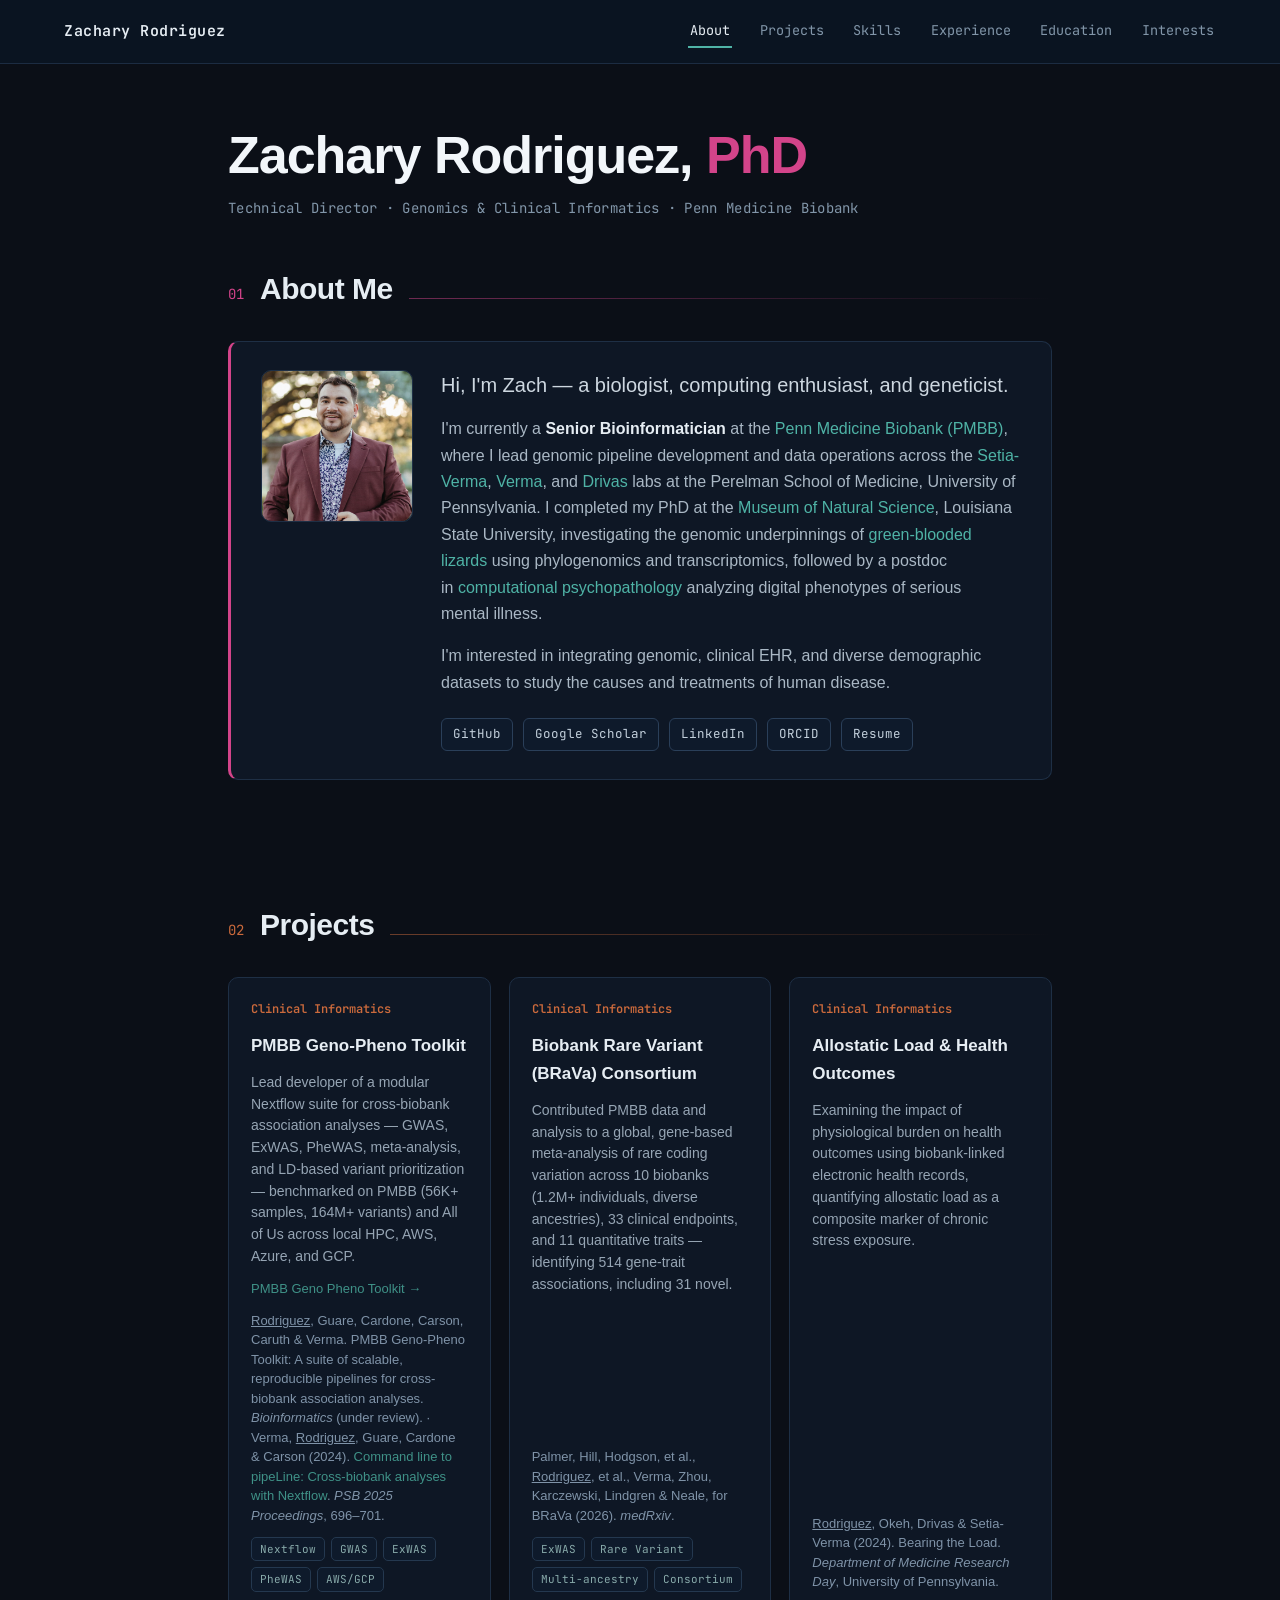
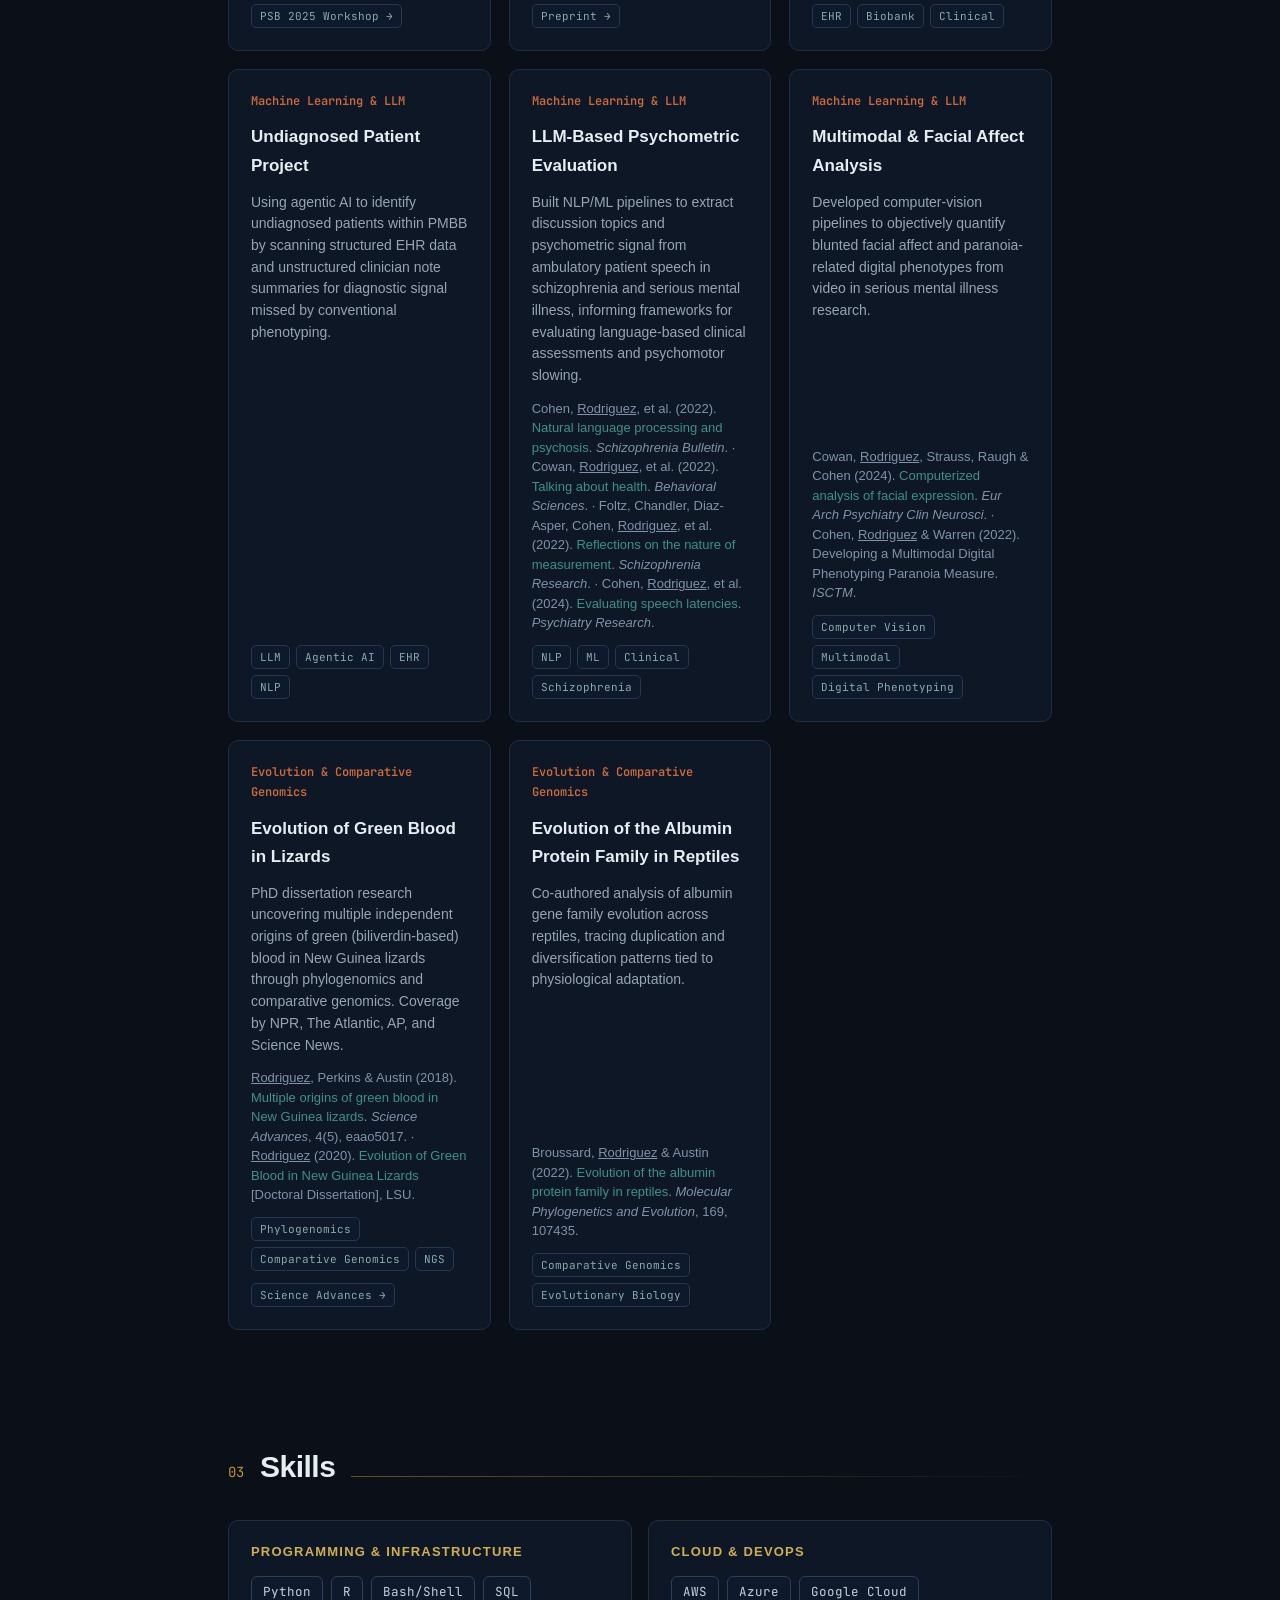
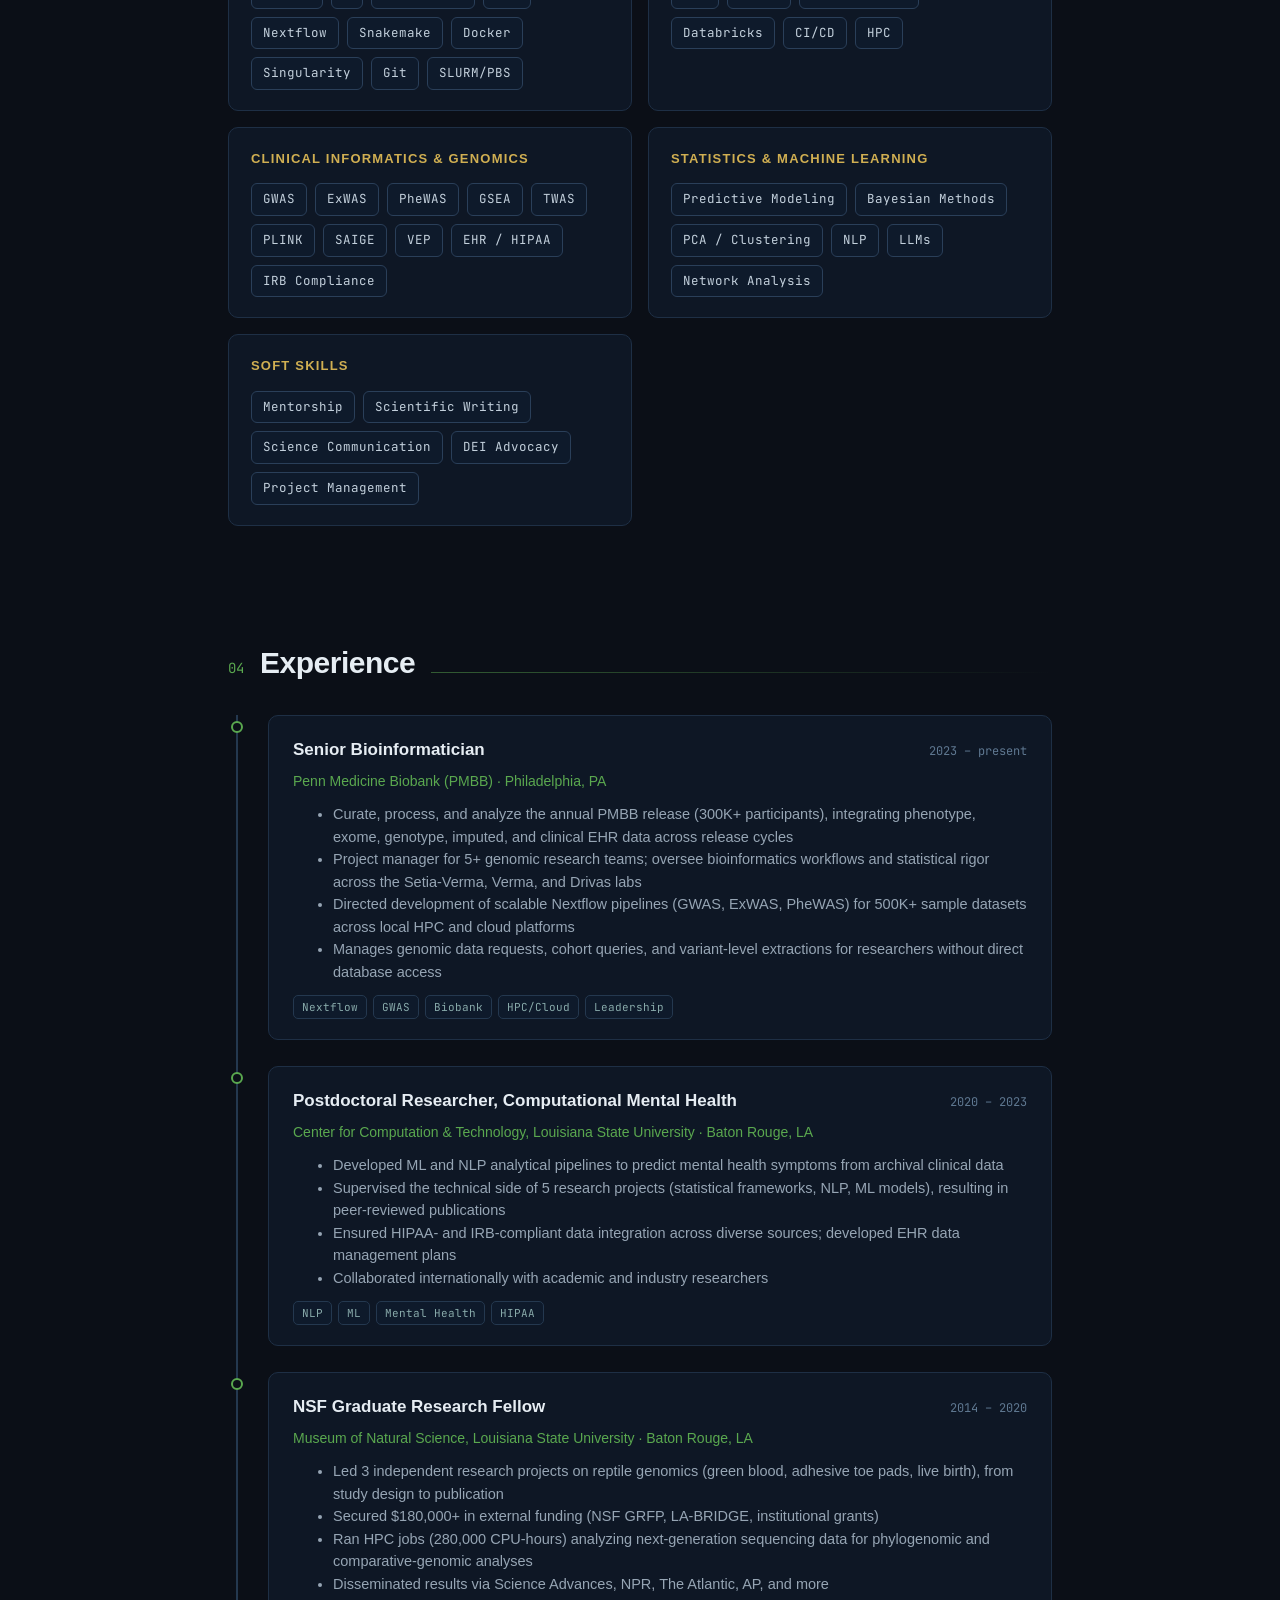
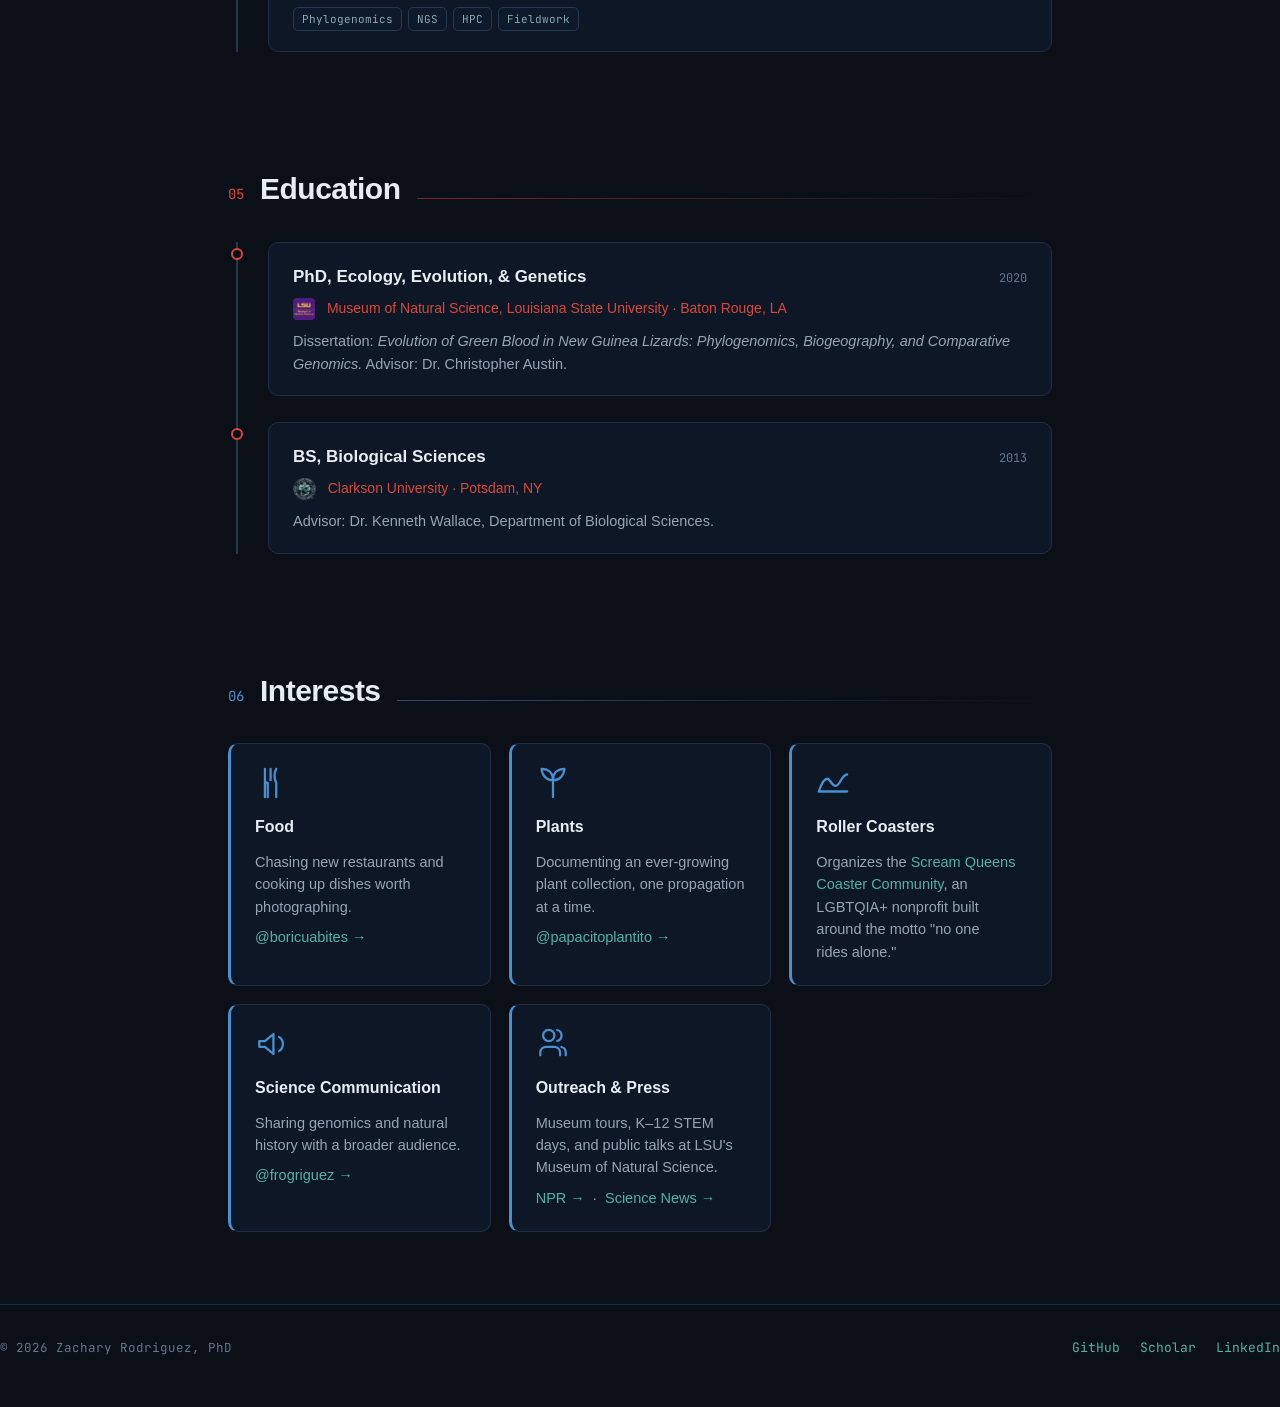
==== commit b1efc6ec: "update links" ====
--- a/index.html
+++ b/index.html
@@ -45,14 +45,19 @@
         <div class="about__body">
           <p class="about__lead">Hi, I'm Zach — a biologist, computing enthusiast, and geneticist.</p>
           <p>
-            I'm currently a <strong>Senior Bioinformatician</strong> at the Penn Medicine Biobank (PMBB), where I lead
-            genomic pipeline development and data operations across the Setia-Verma, Verma, and Drivas labs at the
+            I'm currently a <strong>Senior Bioinformatician</strong> at the
+            <a href="https://pmbb.med.upenn.edu/" target="_blank" rel="noopener">Penn Medicine Biobank (PMBB)</a>, where
+            I lead genomic pipeline development and data operations across the
+            <a href="https://www.setia-vermalab.org/" target="_blank" rel="noopener">Setia-Verma</a>,
+            <a href="https://scholar.google.com/citations?user=rFzVfIUAAAAJ&amp;hl=en" target="_blank" rel="noopener">Verma</a>, and
+            <a href="https://drivaslab.org/" target="_blank" rel="noopener">Drivas</a> labs at the
             Perelman School of Medicine, University of Pennsylvania. I completed my PhD at the
             <a href="https://www.lsu.edu/mns/index.php" target="_blank" rel="noopener">Museum of Natural Science</a>,
             Louisiana State University, investigating the genomic underpinnings of
             <a href="https://www.science.org/doi/10.1126/sciadv.aao5017" target="_blank" rel="noopener">green-blooded lizards</a>
-            using phylogenomics and transcriptomics, followed by a postdoc in computational psychopathology analyzing
-            digital phenotypes of serious mental illness.
+            using phylogenomics and transcriptomics, followed by a postdoc in
+            <a href="https://faculty.lsu.edu/asap/" target="_blank" rel="noopener">computational psychopathology</a>
+            analyzing digital phenotypes of serious mental illness.
           </p>
           <p>
             I'm interested in integrating genomic, clinical EHR, and diverse demographic datasets to study the causes
